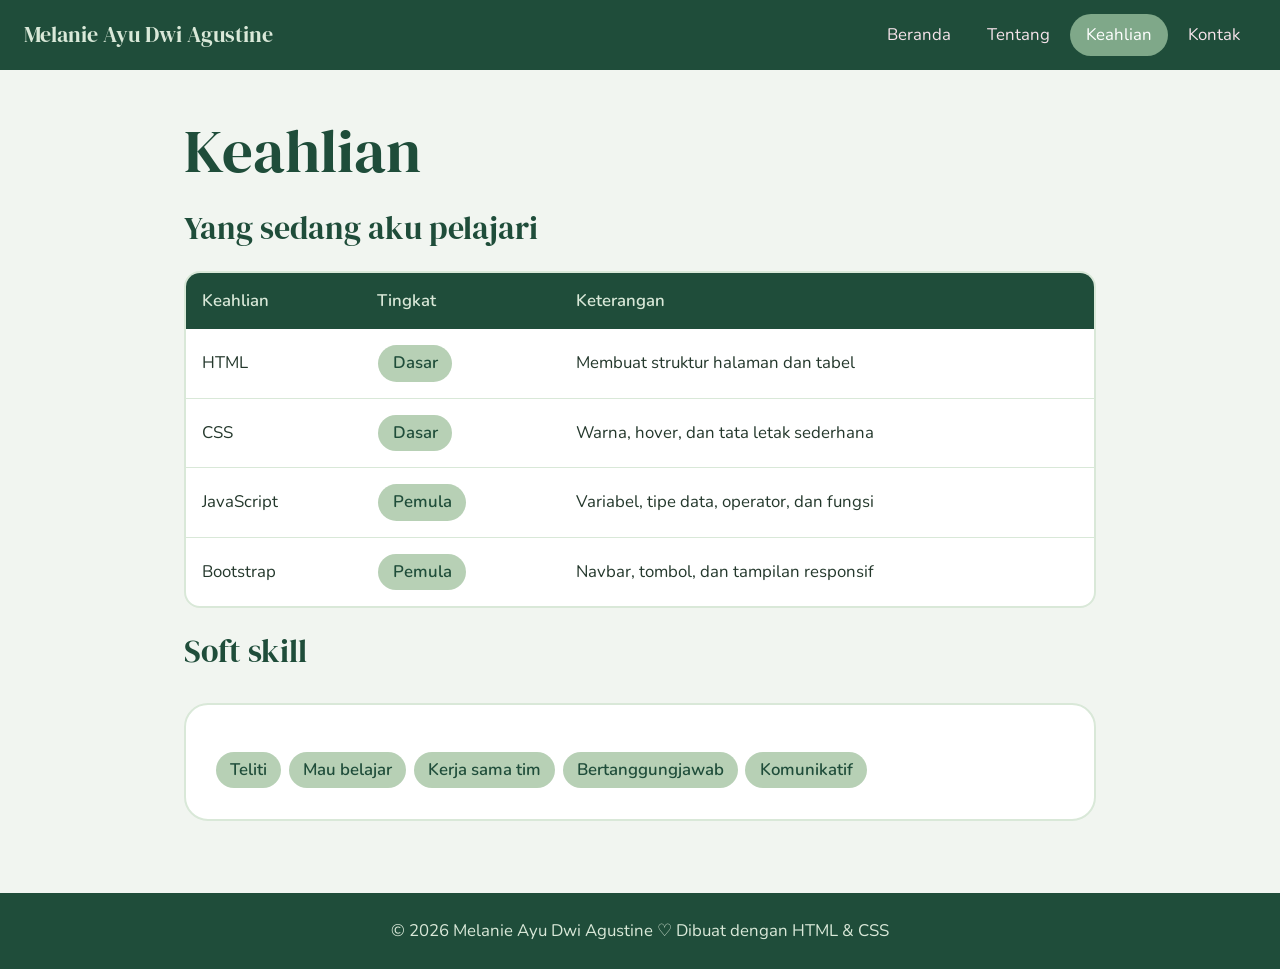
==== keahlian.html @ 51974ef6 "first commit" ====
<!DOCTYPE html>
<html lang="id">
<head>
  <meta charset="UTF-8">
  <meta name="viewport" content="width=device-width, initial-scale=1">
  <title>Keahlian | Portofolio Melanie Ayu Dwi Agustine</title>
  <link href="https://fonts.googleapis.com/css2?family=DM+Serif+Display&family=Nunito:wght@400;600;700&display=swap" rel="stylesheet">
  <link href="style.css" rel="stylesheet">
</head>
<body>

  <header>
    <nav>
      <a class="brand" href="index.html">Melanie Ayu Dwi Agustine</a>
      <ul>
        <li><a href="index.html">Beranda</a></li>
        <li><a href="tentang.html">Tentang</a></li>
        <li><a href="keahlian.html" class="aktif">Keahlian</a></li>
        <li><a href="kontak.html">Kontak</a></li>
      </ul>
    </nav>
  </header>

  <main>
    <h1>Keahlian</h1>

    <h2>Yang sedang aku pelajari</h2>
    <table class="tabel-cantik">
      <thead>
        <tr><th>Keahlian</th><th>Tingkat</th><th>Keterangan</th></tr>
      </thead>
      <tbody>
        <tr><td>HTML</td><td><span class="badge-sage">Dasar</span></td><td>Membuat struktur halaman dan tabel</td></tr>
        <tr><td>CSS</td><td><span class="badge-sage">Dasar</span></td><td>Warna, hover, dan tata letak sederhana</td></tr>
        <tr><td>JavaScript</td><td><span class="badge-sage">Pemula</span></td><td>Variabel, tipe data, operator, dan fungsi</td></tr>
        <tr><td>Bootstrap</td><td><span class="badge-sage">Pemula</span></td><td>Navbar, tombol, dan tampilan responsif</td></tr>
      </tbody>
    </table>

    <h2>Soft skill</h2>
    <article class="kartu">
      <p>
        <span class="badge-sage">Teliti</span>
        <span class="badge-sage">Mau belajar</span>
        <span class="badge-sage">Kerja sama tim</span>
        <span class="badge-sage">Bertanggungjawab</span>
        <span class="badge-sage">Komunikatif</span>
      </p>
    </article>
  </main>

  <footer>
    <p>© 2026 Melanie Ayu Dwi Agustine ♡ Dibuat dengan HTML &amp; CSS</p>
  </footer>
</body>
</html>
---- style.css ----
/* ====== Warna (gampang diganti di sini) ====== */
:root {
  --bg: #f1f5f0;         /* pink pucat */
  --pink: #d9e8d8;       /* pink lembut */
  --rose: #7fa889;       /* aksen rose */
  --green: #1f4d3a;      /* hijau tua */
  --green-soft: #b7d0b5; /* hijau sage muda */
  --ink: #24382c;        /* teks */
}

* { box-sizing: border-box; }

body {
  margin: 0;
  background: var(--bg);
  color: var(--ink);
  font-family: "Nunito", sans-serif;
  font-size: 1.05rem;
  line-height: 1.7;
}

h1, h2 {
  font-family: "DM Serif Display", serif;
  color: var(--green);
  font-weight: 400;
  margin: 0 0 1rem;
}
h1 { font-size: clamp(2.4rem, 6vw, 3.8rem); line-height: 1.1; }
h2 { font-size: 2rem; }

a { color: var(--rose); }
a:hover { color: var(--green); }

/* ====== Navbar ====== */
nav {
  background: var(--green);
  padding: .9rem 1.5rem;
  display: flex;
  flex-wrap: wrap;
  align-items: center;
  justify-content: space-between;
  gap: .5rem 1rem;
}
.brand {
  font-family: "DM Serif Display", serif;
  color: var(--pink);
  font-size: 1.4rem;
  text-decoration: none;
}
.brand:hover { color: #fff; }
nav ul {
  list-style: none;
  margin: 0;
  padding: 0;
  display: flex;
  flex-wrap: wrap;
  gap: .25rem;
}
nav ul a {
  display: block;
  color: #f6e3ea;
  text-decoration: none;
  padding: .4rem 1rem;
  border-radius: 2rem;
  transition: .25s;
}
nav ul a:hover { background: var(--pink); color: var(--green); }
nav ul a.aktif { background: var(--rose); color: #fff; }

/* ====== Marquee ====== */
marquee {
  display: block;
  background: var(--pink);
  color: var(--green);
  padding: .6rem 0;
  font-weight: 700;
  letter-spacing: .5px;
}

/* ====== Isi halaman ====== */
main {
  max-width: 960px;
  margin: 0 auto;
  padding: 3rem 1.5rem;
}

/* ====== Hero ====== */
.hero-table { width: 100%; border-collapse: collapse; }
.hero-table td { vertical-align: middle; padding: 0; }
.hero-teks { padding-right: 2rem; }
.hero-foto { width: 38%; }
.sapaan { color: var(--rose); font-weight: 700; margin: 0; }
.foto {
  display: block;
  width: 100%;
  max-width: 320px;
  aspect-ratio: 4 / 5;
  object-fit: cover;
  background: var(--pink);
  border: 8px solid #fff;
  border-radius: 50% 50% 1.5rem 1.5rem;
  box-shadow: 0 0 0 3px var(--rose);
  color: var(--green);
  margin-left: auto;
}

/* ====== Tombol ====== */
.tombol {
  display: inline-block;
  padding: .55rem 1.5rem;
  border-radius: 2rem;
  border: 2px solid var(--rose);
  background: var(--rose);
  color: #fff;
  font: inherit;
  font-weight: 600;
  text-decoration: none;
  cursor: pointer;
  transition: .25s;
}
.tombol:hover { background: transparent; color: var(--rose); }
.tombol-hijau { background: transparent; border-color: var(--green); color: var(--green); }
.tombol-hijau:hover { background: var(--green); color: #fff; }

/* ====== Kartu & Tabel ====== */
.kartu {
  background: #fff;
  border: 2px solid var(--pink);
  border-radius: 1.5rem;
  padding: 1.75rem;
  margin: 1.5rem 0;
  transition: .25s;
}
.kartu:hover { border-color: var(--rose); }
.kartu h2 { margin-top: 0; }
.kartu p:last-child { margin-bottom: 0; }

.tabel-cantik {
  width: 100%;
  border-collapse: separate;
  border-spacing: 0;
  background: #fff;
  border: 2px solid var(--pink);
  border-radius: 1rem;
  overflow: hidden;
  margin-bottom: 1rem;
}
.tabel-cantik th {
  background: var(--green);
  color: var(--pink);
  font-weight: 600;
  text-align: left;
  padding: .85rem 1rem;
}
.tabel-cantik td {
  padding: .85rem 1rem;
  border-top: 1px solid var(--pink);
}
.tabel-cantik tbody tr:first-child td { border-top: none; }
.tabel-cantik tbody tr { transition: .2s; }
.tabel-cantik tbody tr:hover { background: var(--pink); }

.badge-sage {
  display: inline-block;
  background: var(--green-soft);
  color: var(--green);
  border-radius: 2rem;
  padding: .25rem .9rem;
  font-weight: 600;
  margin: .15rem .1rem;
}

/* ====== Form ====== */
label { display: block; font-weight: 600; margin-bottom: .25rem; }
input, textarea {
  width: 100%;
  font: inherit;
  padding: .6rem .9rem;
  border: 2px solid var(--pink);
  border-radius: 1rem;
  background: #fff;
  color: var(--ink);
}
input:focus, textarea:focus {
  outline: none;
  border-color: var(--rose);
  box-shadow: 0 0 0 4px rgba(214, 97, 138, .2);
}

/* ====== Footer ====== */
footer {
  background: var(--green);
  color: var(--pink);
  text-align: center;
  padding: 1.5rem;
}
footer p { margin: 0; }

/* ====== Fokus keyboard ====== */
a:focus-visible, button:focus-visible {
  outline: 3px solid var(--rose);
  outline-offset: 2px;
}

@media (max-width: 576px) {
  body { font-size: 1rem; }
  .hero-teks { padding-right: .75rem; }
  main { padding: 2rem 1rem; }
}
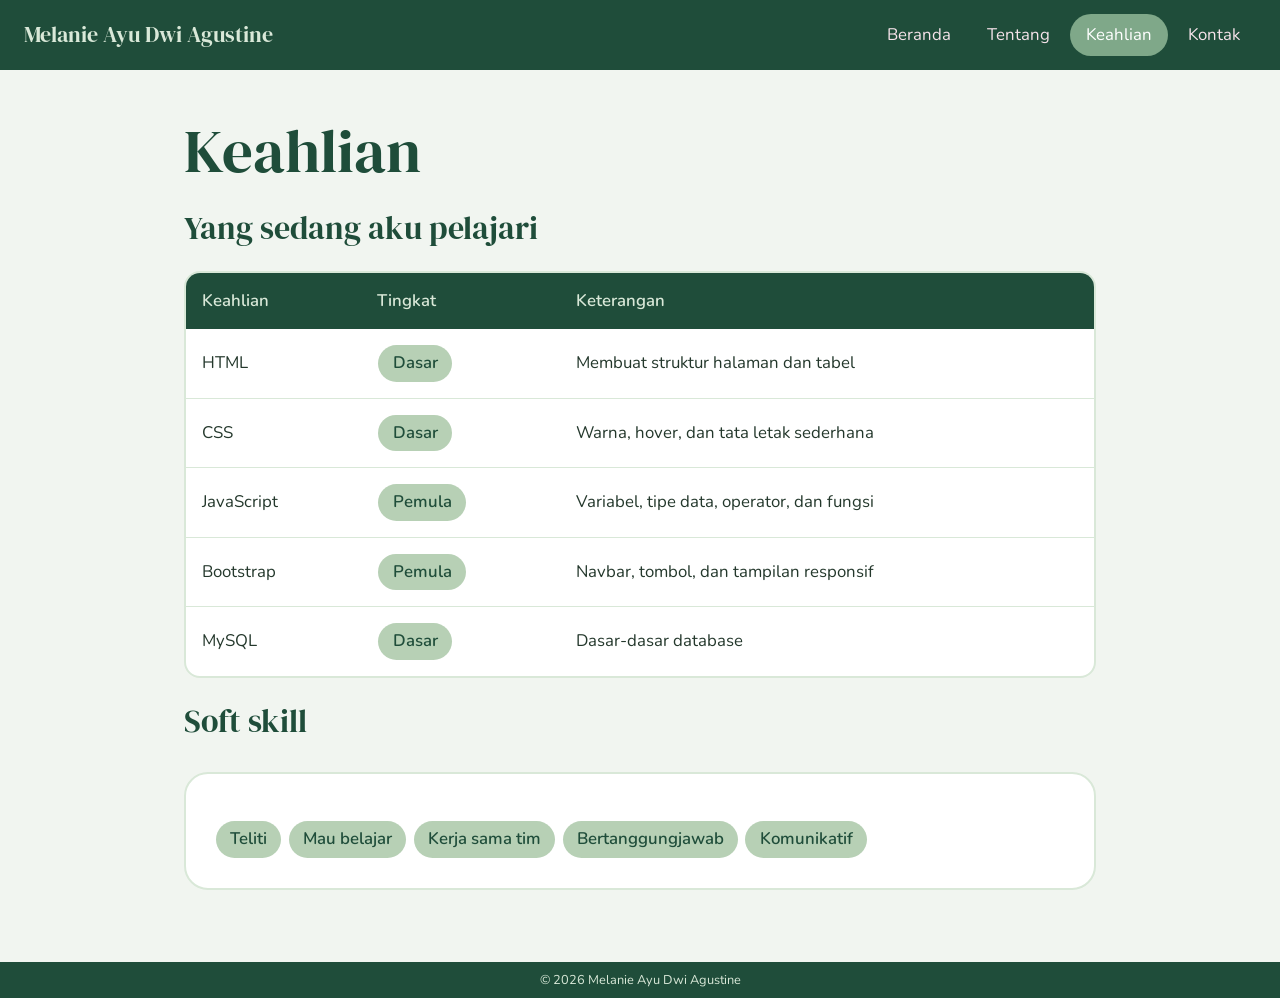
==== commit af6d05a6: "update tampilan website" ====
--- a/keahlian.html
+++ b/keahlian.html
@@ -34,6 +34,7 @@
         <tr><td>CSS</td><td><span class="badge-sage">Dasar</span></td><td>Warna, hover, dan tata letak sederhana</td></tr>
         <tr><td>JavaScript</td><td><span class="badge-sage">Pemula</span></td><td>Variabel, tipe data, operator, dan fungsi</td></tr>
         <tr><td>Bootstrap</td><td><span class="badge-sage">Pemula</span></td><td>Navbar, tombol, dan tampilan responsif</td></tr>
+        <tr><td>MySQL</td><td><span class="badge-sage">Dasar</span></td><td>Dasar-dasar database</td></tr>
       </tbody>
     </table>
 
@@ -50,7 +51,7 @@
   </main>
 
   <footer>
-    <p>© 2026 Melanie Ayu Dwi Agustine ♡ Dibuat dengan HTML &amp; CSS</p>
+    <p>© 2026 Melanie Ayu Dwi Agustine </p>
   </footer>
 </body>
 </html>
--- a/style.css
+++ b/style.css
@@ -9,6 +9,7 @@
 }
 
 * { box-sizing: border-box; }
+img { max-width : 100%; height:auto;}
 
 body {
   margin: 0;
@@ -192,9 +193,9 @@
   background: var(--green);
   color: var(--pink);
   text-align: center;
-  padding: 1.5rem;
-}
-footer p { margin: 0; }
+  padding: .6rem 1rem;
+}
+footer p { margin: 0; font-size: .8rem; line-height: 1.3;}
 
 /* ====== Fokus keyboard ====== */
 a:focus-visible, button:focus-visible {
@@ -202,8 +203,32 @@
   outline-offset: 2px;
 }
 
-@media (max-width: 576px) {
+@media (max-width: 768px) {
+  nav { justify-content: center; text-align: center; padding: .75rem 1rem; }
+  nav ul { justify-content: center; }
+  nav ul a { padding: .35rem .85rem; }
+  main { padding: 2rem 1.25rem; }
+  h2 { font-size: 1.6rem; }
+}
+
+@media (max-width: 768px) {
+  .hero-teks { padding-left: 1rem; }
+  .hero-foto { width: 40%; }
+  .foto { max-width: 100%; border-width: 5px; box-shadow: 0 0 0 2px var(--rose); }
+ 
+@media (max-width: 480px) {
   body { font-size: 1rem; }
-  .hero-teks { padding-right: .75rem; }
-  main { padding: 2rem 1rem; }
-}
+  h1 { font-size: 1.9rem; }
+  .hero-teks { padding-left: .75rem; font-size: .95rem; }
+  .hero-foto { width: 42%; }
+  .hero-teks .tombol { padding: .4rem 1rem; font-size: .9rem; margin-bottom: .4rem; }
+  .kartu { padding: 1.25rem; border-radius: 1.25rem; }
+  .tabel-cantik th, .tabel-cantik td { padding: .65rem .7rem; font-size: .95rem; }
+  .tombol { padding: .5rem 1.25rem; }
+}
+ 
+/* ====== Layar sangat lebar ====== */
+@media (min-width: 1200px) {
+  main { max-width: 1040px; }
+}
+ 
